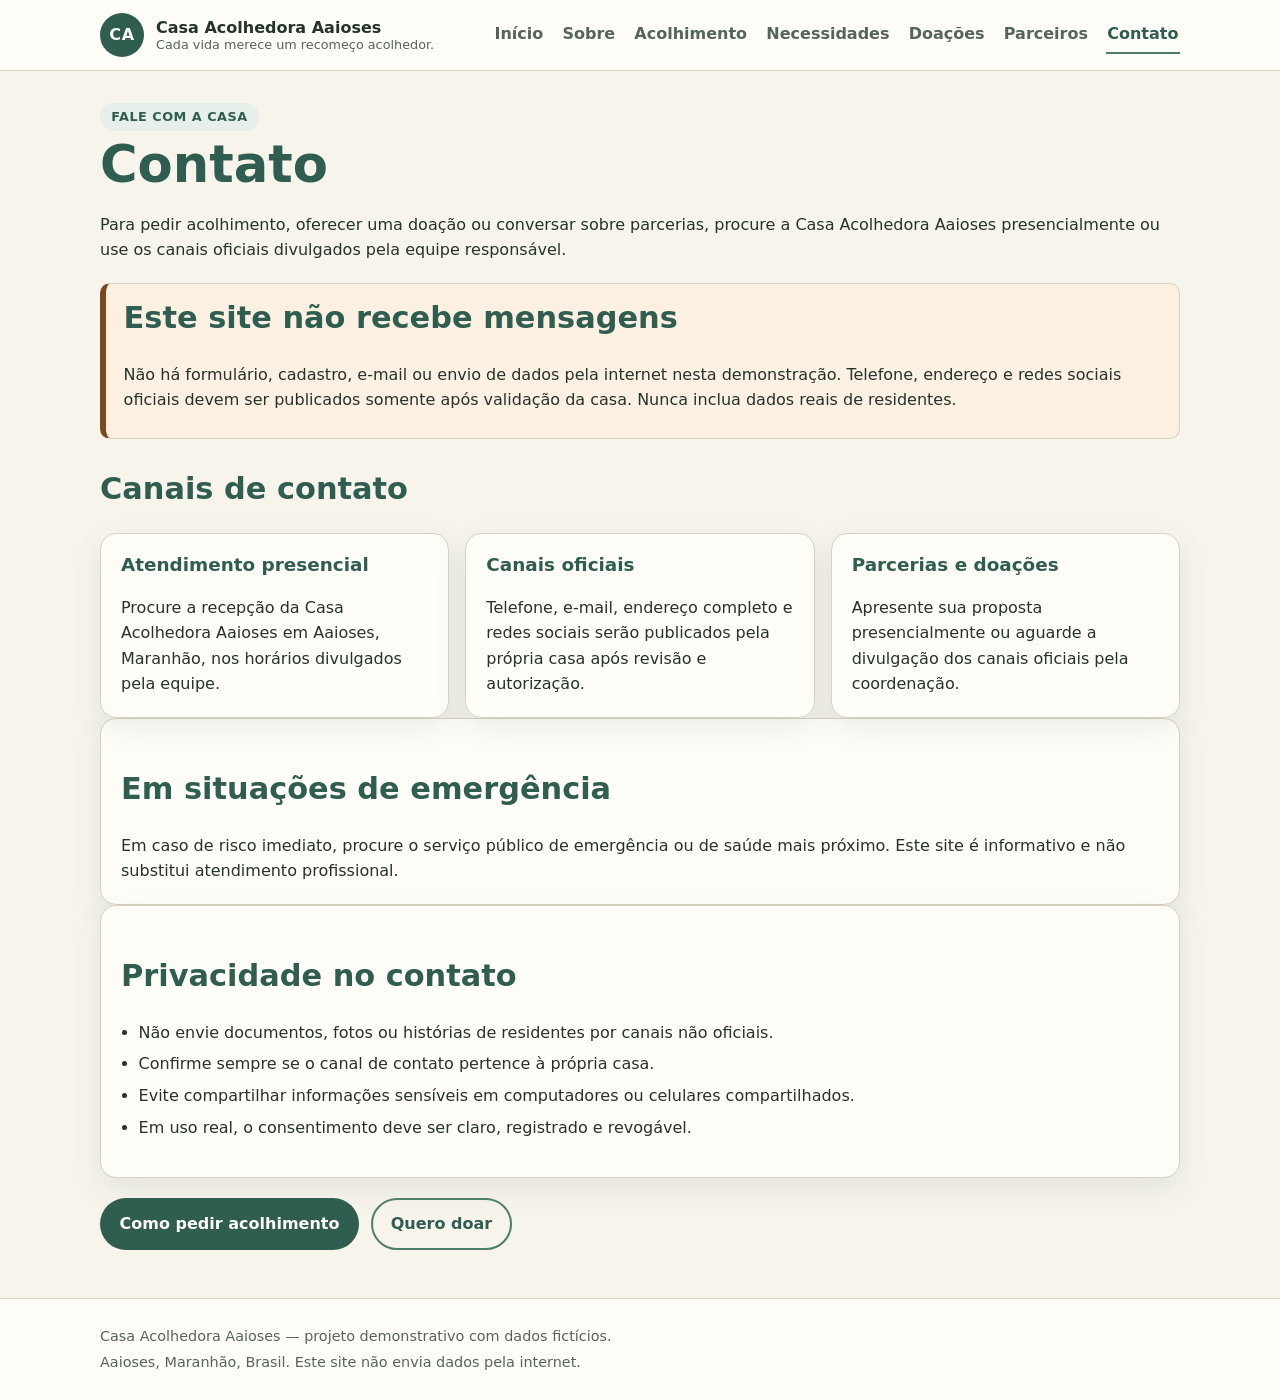
==== contato.html @ cec4b17c "Primeira versao do site Casa Acolhedora Aaioses" ====
<!DOCTYPE html>
<html lang="pt-BR">
<head>
  <meta charset="UTF-8">
  <meta name="viewport" content="width=device-width, initial-scale=1.0">
  <link rel="manifest" href="manifest.json">
  <meta name="theme-color" content="#2F6B4F">
  <link rel="icon" href="icons/icon-192.png">
  <link rel="apple-touch-icon" href="icons/icon-192.png">
  <meta name="description" content="Formas de contato e orientações da Casa Acolhedora Aaioses.">
  <title>Contato — Casa Acolhedora Aaioses</title>
  <link rel="stylesheet" href="css/estilo.css">
</head>
<body>
  <a class="pular-para-conteudo" href="#conteudo">Pular para o conteúdo</a>

  <header class="cabecalho">
    <div class="container cabecalho__interno">
      <a class="marca" href="index.html" aria-label="Página inicial da Casa Acolhedora Aaioses">
        <span class="marca__simbolo" aria-hidden="true">CA</span>
        <span class="marca__texto">
          <span class="marca__nome">Casa Acolhedora Aaioses</span>
          <span class="marca__slogan">Cada vida merece um recomeço acolhedor.</span>
        </span>
      </a>
      <nav class="navegacao" aria-label="Navegação principal">
        <ul>
          <li><a href="index.html">Início</a></li>
          <li><a href="sobre.html">Sobre</a></li>
          <li><a href="acolhimento.html">Acolhimento</a></li>
          <li><a href="necessidades.html">Necessidades</a></li>
          <li><a href="doacoes.html">Doações</a></li>
          <li><a href="parceiros.html">Parceiros</a></li>
          <li><a href="contato.html" aria-current="page">Contato</a></li>
        </ul>
      </nav>
    </div>
  </header>

  <main id="conteudo" class="container">
    <span class="etiqueta">Fale com a casa</span>
    <h1>Contato</h1>
    <p>
      Para pedir acolhimento, oferecer uma doação ou conversar sobre parcerias,
      procure a Casa Acolhedora Aaioses presencialmente ou use os canais oficiais
      divulgados pela equipe responsável.
    </p>

    <div class="aviso aviso--atencao" role="note">
      <h2>Este site não recebe mensagens</h2>
      <p>
        Não há formulário, cadastro, e-mail ou envio de dados pela internet nesta
        demonstração. Telefone, endereço e redes sociais oficiais devem ser publicados
        somente após validação da casa. Nunca inclua dados reais de residentes.
      </p>
    </div>

    <section aria-labelledby="titulo-canais">
      <h2 id="titulo-canais">Canais de contato</h2>
      <div class="grade">
        <article class="cartao">
          <h3>Atendimento presencial</h3>
          <p>
            Procure a recepção da Casa Acolhedora Aaioses em Aaioses, Maranhão, nos
            horários divulgados pela equipe.
          </p>
        </article>
        <article class="cartao">
          <h3>Canais oficiais</h3>
          <p>
            Telefone, e-mail, endereço completo e redes sociais serão publicados pela
            própria casa após revisão e autorização.
          </p>
        </article>
        <article class="cartao">
          <h3>Parcerias e doações</h3>
          <p>
            Apresente sua proposta presencialmente ou aguarde a divulgação dos canais
            oficiais pela coordenação.
          </p>
        </article>
      </div>
    </section>

    <section class="cartao" aria-labelledby="titulo-emergencia">
      <h2 id="titulo-emergencia">Em situações de emergência</h2>
      <p>
        Em caso de risco imediato, procure o serviço público de emergência ou de saúde
        mais próximo. Este site é informativo e não substitui atendimento profissional.
      </p>
    </section>

    <section class="cartao" aria-labelledby="titulo-privacidade">
      <h2 id="titulo-privacidade">Privacidade no contato</h2>
      <ul class="lista">
        <li>Não envie documentos, fotos ou histórias de residentes por canais não oficiais.</li>
        <li>Confirme sempre se o canal de contato pertence à própria casa.</li>
        <li>Evite compartilhar informações sensíveis em computadores ou celulares compartilhados.</li>
        <li>Em uso real, o consentimento deve ser claro, registrado e revogável.</li>
      </ul>
    </section>

    <div class="acoes">
      <a class="botao botao--principal" href="acolhimento.html">Como pedir acolhimento</a>
      <a class="botao botao--secundario" href="doacoes.html">Quero doar</a>
    </div>
  </main>

  <footer class="rodape">
    <div class="container">
      <p>Casa Acolhedora Aaioses — projeto demonstrativo com dados fictícios.</p>
      <p>Aaioses, Maranhão, Brasil. Este site não envia dados pela internet.</p>
    </div>
  </footer>

  <script src="js/site.js" defer></script>
</body>
</html>
---- css/estilo.css ----
:root {
  --verde-escuro: #2f5d50;
  --verde: #4f7f6a;
  --verde-claro: #e6efe9;
  --bege: #f7f4ec;
  --bege-escuro: #e8dfcc;
  --branco: #fffdf8;
  --texto: #24332c;
  --texto-suave: #53655c;
  --borda: #d9d2c2;
  --alerta: #7a4a1f;
  --alerta-fundo: #fbf0e1;
  --sombra: 0 10px 30px rgba(47, 93, 80, 0.10);
  --raio: 16px;
  --raio-pequeno: 10px;
  --largura: 1080px;
}

* {
  box-sizing: border-box;
}

html {
  scroll-behavior: smooth;
}

body {
  margin: 0;
  font-family: system-ui, -apple-system, "Segoe UI", Roboto, Arial, sans-serif;
  background: var(--bege);
  color: var(--texto);
  line-height: 1.6;
}

img {
  max-width: 100%;
  height: auto;
}

a {
  color: var(--verde-escuro);
}

a:hover {
  color: var(--verde);
}

.container {
  width: min(100% - 2rem, var(--largura));
  margin-inline: auto;
}

.pular-para-conteudo {
  position: absolute;
  left: 1rem;
  top: -4rem;
  z-index: 100;
  padding: 0.6rem 1rem;
  border-radius: var(--raio-pequeno);
  background: var(--branco);
  color: var(--verde-escuro);
  font-weight: 700;
  text-decoration: none;
}

.pular-para-conteudo:focus {
  top: 1rem;
}

.cabecalho {
  position: sticky;
  top: 0;
  z-index: 20;
  background: var(--branco);
  border-bottom: 1px solid var(--borda);
}

.cabecalho__interno {
  display: flex;
  flex-wrap: wrap;
  align-items: center;
  justify-content: space-between;
  gap: 0.75rem 1.5rem;
  padding-block: 0.8rem;
}

.marca {
  display: flex;
  align-items: center;
  gap: 0.75rem;
  color: inherit;
  text-decoration: none;
}

.marca__simbolo {
  display: grid;
  place-items: center;
  width: 2.75rem;
  height: 2.75rem;
  border-radius: 50%;
  background: var(--verde-escuro);
  color: var(--branco);
  font-weight: 800;
  letter-spacing: 0.04em;
}

.marca__texto {
  display: grid;
  line-height: 1.2;
}

.marca__nome {
  font-weight: 800;
}

.marca__slogan {
  font-size: 0.8rem;
  color: var(--texto-suave);
}

.navegacao ul {
  display: flex;
  flex-wrap: wrap;
  gap: 0.25rem 1rem;
  margin: 0;
  padding: 0;
  list-style: none;
}

.navegacao a {
  display: inline-block;
  padding: 0.35rem 0.1rem;
  border-bottom: 2px solid transparent;
  color: var(--texto-suave);
  font-weight: 600;
  text-decoration: none;
}

.navegacao a:hover,
.navegacao a[aria-current="page"] {
  color: var(--verde-escuro);
  border-color: var(--verde);
}

main {
  padding-block: 2rem 3rem;
}

h1,
h2,
h3 {
  line-height: 1.2;
  color: var(--verde-escuro);
}

h1 {
  margin: 0.2rem 0 1rem;
  font-size: clamp(2rem, 5vw, 3.2rem);
}

h2 {
  margin-top: 2rem;
  font-size: clamp(1.35rem, 3vw, 1.9rem);
}

h3 {
  margin-top: 0;
  font-size: 1.15rem;
}

p {
  margin: 0.6rem 0;
}

.etiqueta {
  display: inline-block;
  padding: 0.25rem 0.7rem;
  border-radius: 999px;
  background: var(--verde-claro);
  color: var(--verde-escuro);
  font-size: 0.8rem;
  font-weight: 700;
  letter-spacing: 0.04em;
  text-transform: uppercase;
}

.destaque {
  display: grid;
  gap: 1.5rem;
  align-items: start;
  padding-block: 1.5rem;
}

.destaque__texto p {
  max-width: 62ch;
}

.acoes {
  display: flex;
  flex-wrap: wrap;
  gap: 0.75rem;
  margin-top: 1.25rem;
}

.botao {
  display: inline-flex;
  align-items: center;
  justify-content: center;
  gap: 0.4rem;
  padding: 0.7rem 1.1rem;
  border: 2px solid transparent;
  border-radius: 999px;
  font: inherit;
  font-weight: 700;
  text-decoration: none;
  cursor: pointer;
  transition: background-color 0.2s ease, color 0.2s ease, border-color 0.2s ease;
}

.botao--principal {
  background: var(--verde-escuro);
  color: var(--branco);
}

.botao--principal:hover {
  background: var(--verde);
  color: var(--branco);
}

.botao--secundario {
  background: transparent;
  color: var(--verde-escuro);
  border-color: var(--verde);
}

.botao--secundario:hover {
  background: var(--verde-claro);
}

.grade {
  display: grid;
  gap: 1rem;
  grid-template-columns: repeat(auto-fit, minmax(230px, 1fr));
}

.cartao {
  padding: 1.25rem;
  border: 1px solid var(--borda);
  border-radius: var(--raio);
  background: var(--branco);
  box-shadow: var(--sombra);
}

.cartao p:last-child {
  margin-bottom: 0;
}

.cartao .botao {
  margin-top: 0.75rem;
}

.aviso {
  margin: 1.25rem 0;
  padding: 1rem 1.1rem;
  border: 1px solid var(--borda);
  border-left: 6px solid var(--verde);
  border-radius: var(--raio-pequeno);
  background: var(--branco);
}

.aviso--atencao {
  border-left-color: var(--alerta);
  background: var(--alerta-fundo);
}

.aviso h2,
.aviso h3 {
  margin-top: 0;
}

.lista {
  padding-left: 1.1rem;
}

.lista li {
  margin: 0.4rem 0;
}

.selo {
  display: inline-block;
  padding: 0.1rem 0.5rem;
  border-radius: 999px;
  background: var(--verde-claro);
  color: var(--verde-escuro);
  font-size: 0.78rem;
  font-weight: 700;
}

.texto-pequeno {
  color: var(--texto-suave);
  font-size: 0.9rem;
}

.rodape {
  padding-block: 1.5rem;
  border-top: 1px solid var(--borda);
  background: var(--branco);
  color: var(--texto-suave);
  font-size: 0.9rem;
}

.rodape__grade {
  display: grid;
  gap: 1rem;
  grid-template-columns: repeat(auto-fit, minmax(220px, 1fr));
}

.rodape p {
  margin: 0.15rem 0;
}

.rodape__titulo {
  color: var(--verde-escuro);
  font-weight: 800;
}

.botao-instalacao {
  position: fixed;
  right: 1rem;
  bottom: 1rem;
  z-index: 60;
  box-shadow: var(--sombra);
}

.botao-instalacao[hidden] {
  display: none;
}

a:focus-visible,
button:focus-visible,
input:focus-visible,
select:focus-visible,
textarea:focus-visible {
  outline: 3px solid var(--verde);
  outline-offset: 2px;
}

@media (min-width: 780px) {
  .destaque {
    grid-template-columns: minmax(0, 1.5fr) minmax(260px, 1fr);
  }
}

@media (max-width: 520px) {
  .cabecalho__interno {
    align-items: flex-start;
  }

  .marca__slogan {
    font-size: 0.75rem;
  }

  .botao-instalacao {
    right: 0.75rem;
    bottom: 0.75rem;
  }
}

@media (prefers-reduced-motion: reduce) {
  html {
    scroll-behavior: auto;
  }

  *,
  *::before,
  *::after {
    transition-duration: 0.01ms !important;
    animation-duration: 0.01ms !important;
  }
}
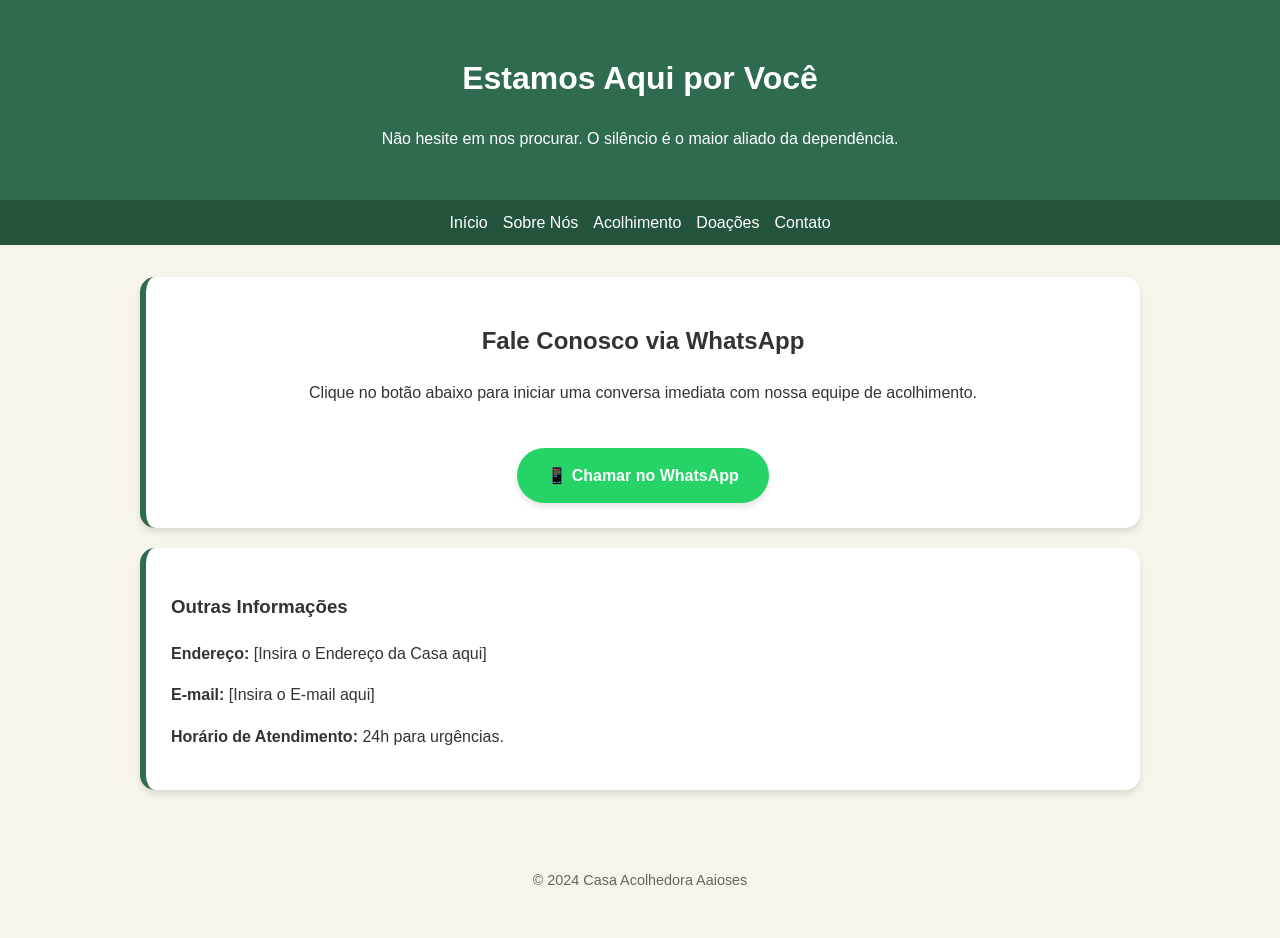
==== commit 041fc566: "Lapidação Final: Integração WhatsApp, Ativação PWA e Otimização de UI" ====
--- a/contato.html
+++ b/contato.html
@@ -1,118 +1,44 @@
 <!DOCTYPE html>
-<html lang="pt-BR">
+<html lang="pt-br">
 <head>
-  <meta charset="UTF-8">
-  <meta name="viewport" content="width=device-width, initial-scale=1.0">
-  <link rel="manifest" href="manifest.json">
-  <meta name="theme-color" content="#2F6B4F">
-  <link rel="icon" href="icons/icon-192.png">
-  <link rel="apple-touch-icon" href="icons/icon-192.png">
-  <meta name="description" content="Formas de contato e orientações da Casa Acolhedora Aaioses.">
-  <title>Contato — Casa Acolhedora Aaioses</title>
-  <link rel="stylesheet" href="css/estilo.css">
+    <meta charset="UTF-8">
+    <meta name="viewport" content="width=device-width, initial-scale=1.0">
+    <meta name="theme-color" content="#2F6B4F">
+    <title>Contato - Casa Acolhedora Aaioses</title>
+    <link rel="stylesheet" href="css/estilo.css">
 </head>
 <body>
-  <a class="pular-para-conteudo" href="#conteudo">Pular para o conteúdo</a>
-
-  <header class="cabecalho">
-    <div class="container cabecalho__interno">
-      <a class="marca" href="index.html" aria-label="Página inicial da Casa Acolhedora Aaioses">
-        <span class="marca__simbolo" aria-hidden="true">CA</span>
-        <span class="marca__texto">
-          <span class="marca__nome">Casa Acolhedora Aaioses</span>
-          <span class="marca__slogan">Cada vida merece um recomeço acolhedor.</span>
-        </span>
-      </a>
-      <nav class="navegacao" aria-label="Navegação principal">
-        <ul>
-          <li><a href="index.html">Início</a></li>
-          <li><a href="sobre.html">Sobre</a></li>
-          <li><a href="acolhimento.html">Acolhimento</a></li>
-          <li><a href="necessidades.html">Necessidades</a></li>
-          <li><a href="doacoes.html">Doações</a></li>
-          <li><a href="parceiros.html">Parceiros</a></li>
-          <li><a href="contato.html" aria-current="page">Contato</a></li>
-        </ul>
-      </nav>
+    <header>
+        <h1>Estamos Aqui por Você</h1>
+        <p>Não hesite em nos procurar. O silêncio é o maior aliado da dependência.</p>
+    </header>
+    <nav>
+        <a href="index.html">Início</a>
+        <a href="sobre.html">Sobre Nós</a>
+        <a href="acolhimento.html">Acolhimento</a>
+        <a href="doacoes.html">Doações</a>
+        <a href="contato.html">Contato</a>
+    </nav>
+    <div class="container">
+        <div class="card" style="text-align: center;">
+            <h2>Fale Conosco via WhatsApp</h2>
+            <p>Clique no botão abaixo para iniciar uma conversa imediata com nossa equipe de acolhimento.</p>
+            <br>
+            <!-- Substitua o número abaixo pelo número real da Casa -->
+            <a href="https://wa.me/5500000000000" class="btn-doar" style="background-color: #25D366;">
+                📱 Chamar no WhatsApp
+            </a>
+        </div>
+        <div class="card">
+            <h3>Outras Informações</h3>
+            <p><strong>Endereço:</strong> [Insira o Endereço da Casa aqui]</p>
+            <p><strong>E-mail:</strong> [Insira o E-mail aqui]</p>
+            <p><strong>Horário de Atendimento:</strong> 24h para urgências.</p>
+        </div>
     </div>
-  </header>
-
-  <main id="conteudo" class="container">
-    <span class="etiqueta">Fale com a casa</span>
-    <h1>Contato</h1>
-    <p>
-      Para pedir acolhimento, oferecer uma doação ou conversar sobre parcerias,
-      procure a Casa Acolhedora Aaioses presencialmente ou use os canais oficiais
-      divulgados pela equipe responsável.
-    </p>
-
-    <div class="aviso aviso--atencao" role="note">
-      <h2>Este site não recebe mensagens</h2>
-      <p>
-        Não há formulário, cadastro, e-mail ou envio de dados pela internet nesta
-        demonstração. Telefone, endereço e redes sociais oficiais devem ser publicados
-        somente após validação da casa. Nunca inclua dados reais de residentes.
-      </p>
-    </div>
-
-    <section aria-labelledby="titulo-canais">
-      <h2 id="titulo-canais">Canais de contato</h2>
-      <div class="grade">
-        <article class="cartao">
-          <h3>Atendimento presencial</h3>
-          <p>
-            Procure a recepção da Casa Acolhedora Aaioses em Aaioses, Maranhão, nos
-            horários divulgados pela equipe.
-          </p>
-        </article>
-        <article class="cartao">
-          <h3>Canais oficiais</h3>
-          <p>
-            Telefone, e-mail, endereço completo e redes sociais serão publicados pela
-            própria casa após revisão e autorização.
-          </p>
-        </article>
-        <article class="cartao">
-          <h3>Parcerias e doações</h3>
-          <p>
-            Apresente sua proposta presencialmente ou aguarde a divulgação dos canais
-            oficiais pela coordenação.
-          </p>
-        </article>
-      </div>
-    </section>
-
-    <section class="cartao" aria-labelledby="titulo-emergencia">
-      <h2 id="titulo-emergencia">Em situações de emergência</h2>
-      <p>
-        Em caso de risco imediato, procure o serviço público de emergência ou de saúde
-        mais próximo. Este site é informativo e não substitui atendimento profissional.
-      </p>
-    </section>
-
-    <section class="cartao" aria-labelledby="titulo-privacidade">
-      <h2 id="titulo-privacidade">Privacidade no contato</h2>
-      <ul class="lista">
-        <li>Não envie documentos, fotos ou histórias de residentes por canais não oficiais.</li>
-        <li>Confirme sempre se o canal de contato pertence à própria casa.</li>
-        <li>Evite compartilhar informações sensíveis em computadores ou celulares compartilhados.</li>
-        <li>Em uso real, o consentimento deve ser claro, registrado e revogável.</li>
-      </ul>
-    </section>
-
-    <div class="acoes">
-      <a class="botao botao--principal" href="acolhimento.html">Como pedir acolhimento</a>
-      <a class="botao botao--secundario" href="doacoes.html">Quero doar</a>
-    </div>
-  </main>
-
-  <footer class="rodape">
-    <div class="container">
-      <p>Casa Acolhedora Aaioses — projeto demonstrativo com dados fictícios.</p>
-      <p>Aaioses, Maranhão, Brasil. Este site não envia dados pela internet.</p>
-    </div>
-  </footer>
-
-  <script src="js/site.js" defer></script>
+    <footer>
+        <p>&copy; 2024 Casa Acolhedora Aaioses</p>
+    </footer>
+    <script src="js/site.js"></script>
 </body>
 </html>
--- a/css/estilo.css
+++ b/css/estilo.css
@@ -1,380 +1,86 @@
 :root {
-  --verde-escuro: #2f5d50;
-  --verde: #4f7f6a;
-  --verde-claro: #e6efe9;
-  --bege: #f7f4ec;
-  --bege-escuro: #e8dfcc;
-  --branco: #fffdf8;
-  --texto: #24332c;
-  --texto-suave: #53655c;
-  --borda: #d9d2c2;
-  --alerta: #7a4a1f;
-  --alerta-fundo: #fbf0e1;
-  --sombra: 0 10px 30px rgba(47, 93, 80, 0.10);
-  --raio: 16px;
-  --raio-pequeno: 10px;
-  --largura: 1080px;
-}
-
-* {
-  box-sizing: border-box;
-}
-
-html {
-  scroll-behavior: smooth;
+    --cor-primaria: #2F6B4F;
+    --cor-secundaria: #F7F4EC;
+    --cor-acento: #D4A373;
+    --cor-texto: #333333;
+    --cor-branco: #FFFFFF;
+    --sombra: 0 4px 6px rgba(0,0,0,0.1);
+    --transicao: all 0.3s ease;
 }
 
 body {
-  margin: 0;
-  font-family: system-ui, -apple-system, "Segoe UI", Roboto, Arial, sans-serif;
-  background: var(--bege);
-  color: var(--texto);
-  line-height: 1.6;
+    background-color: var(--cor-secundaria);
+    color: var(--cor-texto);
+    font-family: 'Segoe UI', Roboto, Arial, sans-serif;
+    line-height: 1.6;
+    margin: 0;
+    padding: 0;
 }
 
-img {
-  max-width: 100%;
-  height: auto;
+header {
+    background-color: var(--cor-primaria);
+    color: var(--cor-branco);
+    padding: 2rem 1rem;
+    text-align: center;
+    box-shadow: var(--sombra);
 }
 
-a {
-  color: var(--verde-escuro);
+nav {
+    display: flex;
+    justify-content: center;
+    gap: 15px;
+    background: #24553c;
+    padding: 10px;
 }
 
-a:hover {
-  color: var(--verde);
+nav a {
+    color: var(--cor-branco);
+    text-decoration: none;
+    font-weight: 500;
+    transition: var(--transicao);
+}
+
+nav a:hover {
+    color: var(--cor-secundaria);
 }
 
 .container {
-  width: min(100% - 2rem, var(--largura));
-  margin-inline: auto;
+    max-width: 1000px;
+    margin: 2rem auto;
+    padding: 0 1rem;
 }
 
-.pular-para-conteudo {
-  position: absolute;
-  left: 1rem;
-  top: -4rem;
-  z-index: 100;
-  padding: 0.6rem 1rem;
-  border-radius: var(--raio-pequeno);
-  background: var(--branco);
-  color: var(--verde-escuro);
-  font-weight: 700;
-  text-decoration: none;
+.card {
+    background: var(--cor-branco);
+    border-radius: 15px;
+    padding: 25px;
+    box-shadow: var(--sombra);
+    border-left: 6px solid var(--cor-primaria);
+    margin-bottom: 20px;
 }
 
-.pular-para-conteudo:focus {
-  top: 1rem;
+.btn-doar {
+    display: inline-block;
+    background-color: var(--cor-primaria);
+    color: var(--cor-branco);
+    padding: 15px 30px;
+    border-radius: 50px;
+    text-decoration: none;
+    font-weight: bold;
+    transition: var(--transicao);
+    box-shadow: var(--sombra);
+    text-align: center;
 }
 
-.cabecalho {
-  position: sticky;
-  top: 0;
-  z-index: 20;
-  background: var(--branco);
-  border-bottom: 1px solid var(--borda);
+.btn-doar:hover {
+    background-color: #24553c;
+    transform: translateY(-3px);
+    box-shadow: 0 6px 12px rgba(0,0,0,0.2);
 }
 
-.cabecalho__interno {
-  display: flex;
-  flex-wrap: wrap;
-  align-items: center;
-  justify-content: space-between;
-  gap: 0.75rem 1.5rem;
-  padding-block: 0.8rem;
+footer {
+    text-align: center;
+    padding: 2rem;
+    font-size: 0.9rem;
+    color: #666;
 }
-
-.marca {
-  display: flex;
-  align-items: center;
-  gap: 0.75rem;
-  color: inherit;
-  text-decoration: none;
-}
-
-.marca__simbolo {
-  display: grid;
-  place-items: center;
-  width: 2.75rem;
-  height: 2.75rem;
-  border-radius: 50%;
-  background: var(--verde-escuro);
-  color: var(--branco);
-  font-weight: 800;
-  letter-spacing: 0.04em;
-}
-
-.marca__texto {
-  display: grid;
-  line-height: 1.2;
-}
-
-.marca__nome {
-  font-weight: 800;
-}
-
-.marca__slogan {
-  font-size: 0.8rem;
-  color: var(--texto-suave);
-}
-
-.navegacao ul {
-  display: flex;
-  flex-wrap: wrap;
-  gap: 0.25rem 1rem;
-  margin: 0;
-  padding: 0;
-  list-style: none;
-}
-
-.navegacao a {
-  display: inline-block;
-  padding: 0.35rem 0.1rem;
-  border-bottom: 2px solid transparent;
-  color: var(--texto-suave);
-  font-weight: 600;
-  text-decoration: none;
-}
-
-.navegacao a:hover,
-.navegacao a[aria-current="page"] {
-  color: var(--verde-escuro);
-  border-color: var(--verde);
-}
-
-main {
-  padding-block: 2rem 3rem;
-}
-
-h1,
-h2,
-h3 {
-  line-height: 1.2;
-  color: var(--verde-escuro);
-}
-
-h1 {
-  margin: 0.2rem 0 1rem;
-  font-size: clamp(2rem, 5vw, 3.2rem);
-}
-
-h2 {
-  margin-top: 2rem;
-  font-size: clamp(1.35rem, 3vw, 1.9rem);
-}
-
-h3 {
-  margin-top: 0;
-  font-size: 1.15rem;
-}
-
-p {
-  margin: 0.6rem 0;
-}
-
-.etiqueta {
-  display: inline-block;
-  padding: 0.25rem 0.7rem;
-  border-radius: 999px;
-  background: var(--verde-claro);
-  color: var(--verde-escuro);
-  font-size: 0.8rem;
-  font-weight: 700;
-  letter-spacing: 0.04em;
-  text-transform: uppercase;
-}
-
-.destaque {
-  display: grid;
-  gap: 1.5rem;
-  align-items: start;
-  padding-block: 1.5rem;
-}
-
-.destaque__texto p {
-  max-width: 62ch;
-}
-
-.acoes {
-  display: flex;
-  flex-wrap: wrap;
-  gap: 0.75rem;
-  margin-top: 1.25rem;
-}
-
-.botao {
-  display: inline-flex;
-  align-items: center;
-  justify-content: center;
-  gap: 0.4rem;
-  padding: 0.7rem 1.1rem;
-  border: 2px solid transparent;
-  border-radius: 999px;
-  font: inherit;
-  font-weight: 700;
-  text-decoration: none;
-  cursor: pointer;
-  transition: background-color 0.2s ease, color 0.2s ease, border-color 0.2s ease;
-}
-
-.botao--principal {
-  background: var(--verde-escuro);
-  color: var(--branco);
-}
-
-.botao--principal:hover {
-  background: var(--verde);
-  color: var(--branco);
-}
-
-.botao--secundario {
-  background: transparent;
-  color: var(--verde-escuro);
-  border-color: var(--verde);
-}
-
-.botao--secundario:hover {
-  background: var(--verde-claro);
-}
-
-.grade {
-  display: grid;
-  gap: 1rem;
-  grid-template-columns: repeat(auto-fit, minmax(230px, 1fr));
-}
-
-.cartao {
-  padding: 1.25rem;
-  border: 1px solid var(--borda);
-  border-radius: var(--raio);
-  background: var(--branco);
-  box-shadow: var(--sombra);
-}
-
-.cartao p:last-child {
-  margin-bottom: 0;
-}
-
-.cartao .botao {
-  margin-top: 0.75rem;
-}
-
-.aviso {
-  margin: 1.25rem 0;
-  padding: 1rem 1.1rem;
-  border: 1px solid var(--borda);
-  border-left: 6px solid var(--verde);
-  border-radius: var(--raio-pequeno);
-  background: var(--branco);
-}
-
-.aviso--atencao {
-  border-left-color: var(--alerta);
-  background: var(--alerta-fundo);
-}
-
-.aviso h2,
-.aviso h3 {
-  margin-top: 0;
-}
-
-.lista {
-  padding-left: 1.1rem;
-}
-
-.lista li {
-  margin: 0.4rem 0;
-}
-
-.selo {
-  display: inline-block;
-  padding: 0.1rem 0.5rem;
-  border-radius: 999px;
-  background: var(--verde-claro);
-  color: var(--verde-escuro);
-  font-size: 0.78rem;
-  font-weight: 700;
-}
-
-.texto-pequeno {
-  color: var(--texto-suave);
-  font-size: 0.9rem;
-}
-
-.rodape {
-  padding-block: 1.5rem;
-  border-top: 1px solid var(--borda);
-  background: var(--branco);
-  color: var(--texto-suave);
-  font-size: 0.9rem;
-}
-
-.rodape__grade {
-  display: grid;
-  gap: 1rem;
-  grid-template-columns: repeat(auto-fit, minmax(220px, 1fr));
-}
-
-.rodape p {
-  margin: 0.15rem 0;
-}
-
-.rodape__titulo {
-  color: var(--verde-escuro);
-  font-weight: 800;
-}
-
-.botao-instalacao {
-  position: fixed;
-  right: 1rem;
-  bottom: 1rem;
-  z-index: 60;
-  box-shadow: var(--sombra);
-}
-
-.botao-instalacao[hidden] {
-  display: none;
-}
-
-a:focus-visible,
-button:focus-visible,
-input:focus-visible,
-select:focus-visible,
-textarea:focus-visible {
-  outline: 3px solid var(--verde);
-  outline-offset: 2px;
-}
-
-@media (min-width: 780px) {
-  .destaque {
-    grid-template-columns: minmax(0, 1.5fr) minmax(260px, 1fr);
-  }
-}
-
-@media (max-width: 520px) {
-  .cabecalho__interno {
-    align-items: flex-start;
-  }
-
-  .marca__slogan {
-    font-size: 0.75rem;
-  }
-
-  .botao-instalacao {
-    right: 0.75rem;
-    bottom: 0.75rem;
-  }
-}
-
-@media (prefers-reduced-motion: reduce) {
-  html {
-    scroll-behavior: auto;
-  }
-
-  *,
-  *::before,
-  *::after {
-    transition-duration: 0.01ms !important;
-    animation-duration: 0.01ms !important;
-  }
-}
